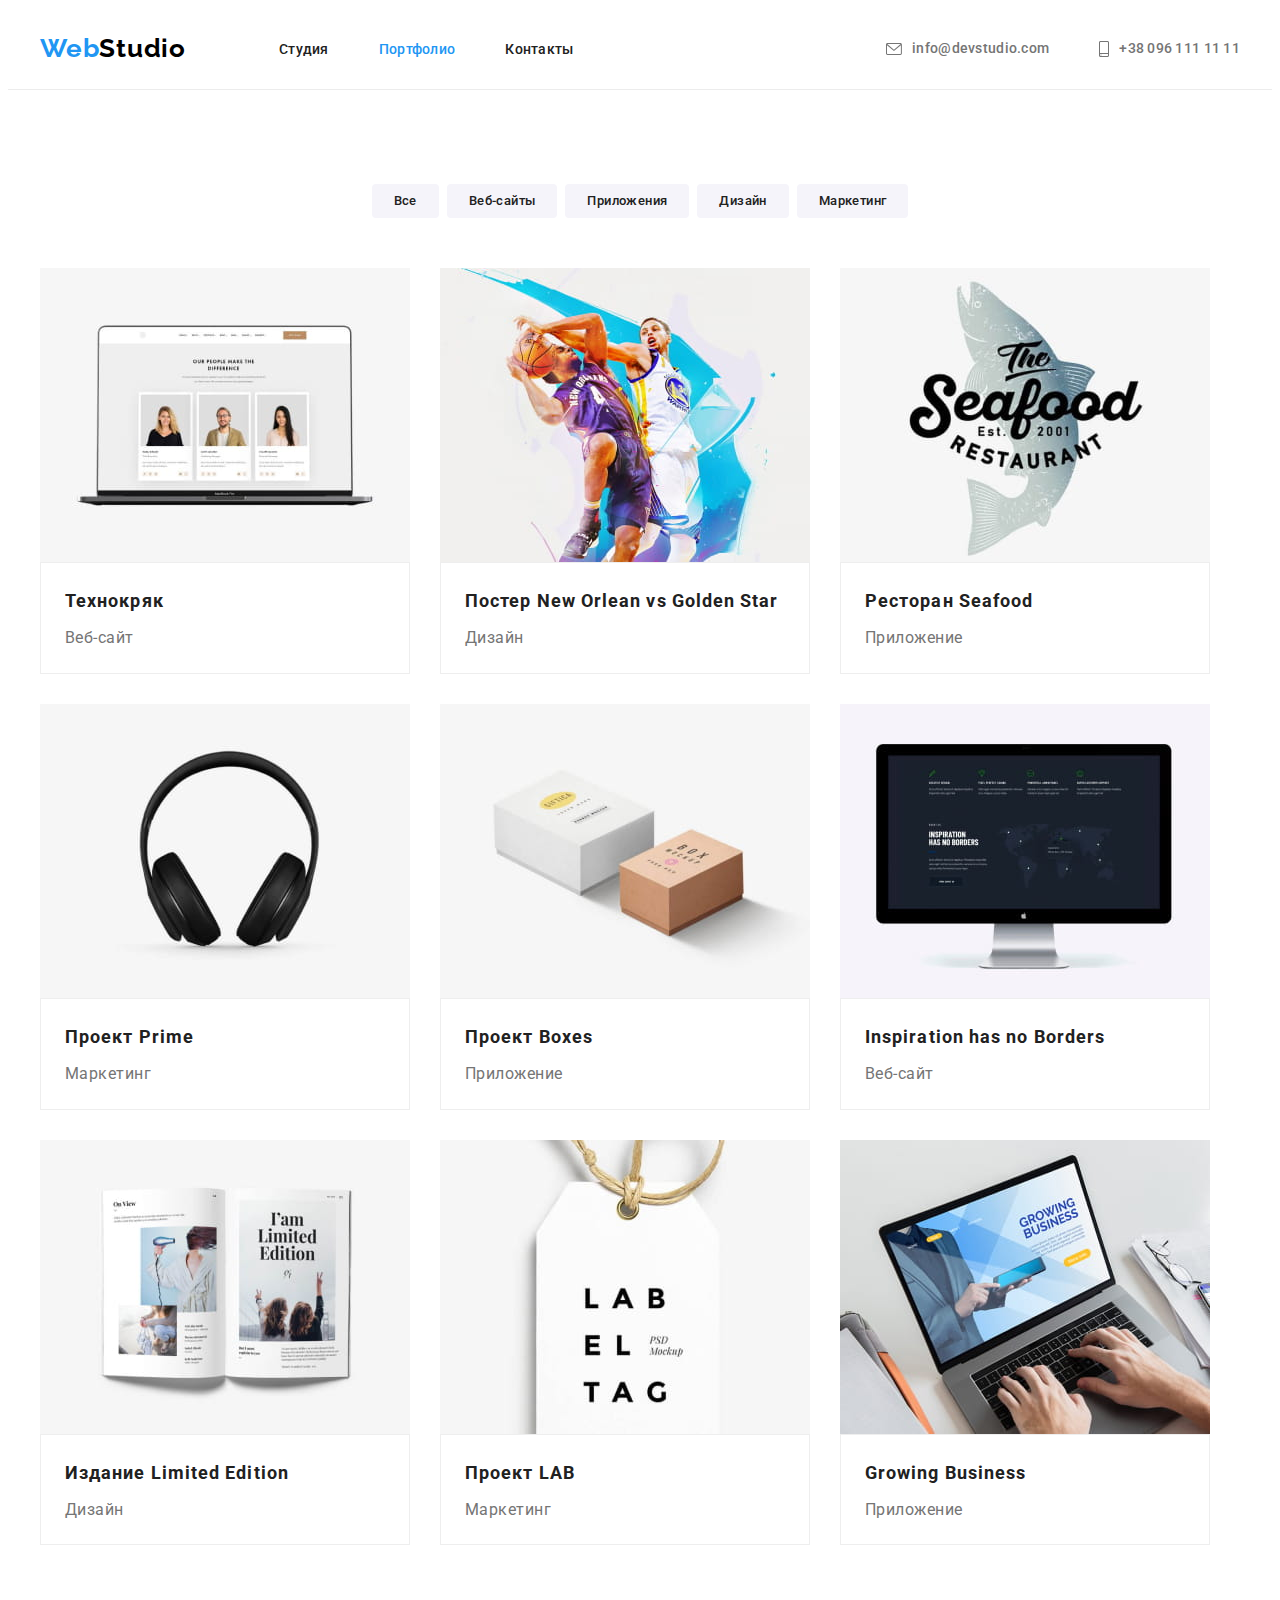
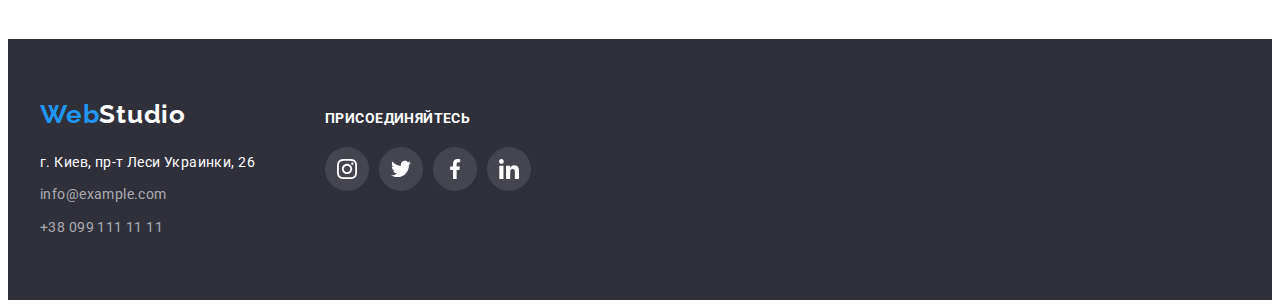
==== portfolio.html @ d62142ec "adds files from previous homework" ====
<!DOCTYPE html>
<html lang="ru">
  <head>
    <meta charset="UTF-8" />
    <meta http-equiv="X-UA-Compatible" content="IE=edge" />
    <meta name="viewport" content="width=device-width, initial-scale=1.0" />
    <title>WebStudio</title>
    <link rel="preconnect" href="https://fonts.googleapis.com" />
    <link rel="preconnect" href="https://fonts.gstatic.com" crossorigin />
    <link
      href="https://fonts.googleapis.com/css2?family=Raleway:wght@700&family=Roboto:wght@400;500;700;900&display=swap"
      rel="stylesheet"
    />
    <link
      rel="stylesheet"
      href="https://cdnjs.cloudflare.com/ajax/libs/modern-normalize/1.1.0/modern-normalize.min.css"
      integrity="sha512-wpPYUAdjBVSE4KJnH1VR1HeZfpl1ub8YT/NKx4PuQ5NmX2tKuGu6U/JRp5y+Y8XG2tV+wKQpNHVUX03MfMFn9Q=="
      crossorigin="anonymous"
      referrerpolicy="no-referrer"
    />
    <link rel="stylesheet" href="css/styles.css" />
  </head>
  <body>
    <!-- header  -->
    <header class="header">
      <div class="container">
        <nav class="header-nav">
          <a href="./index.html" class="header-logo logo link"
            >Web<span class="logo-item">Studio</span></a
          >
          <ul class="header-list list">
            <li class="header-item">
              <a href="./index.html" class="header-link link">Студия</a>
            </li>
            <li class="header-item">
              <a href="./portfolio.html" class="header-link link current">Портфолио</a>
            </li>
            <li class="header-item"><a href="#" class="header-link link">Контакты</a></li>
          </ul>
        </nav>

        <ul class="header-contacts list">
          <li class="contacts-item">
            <a href="mailto:info@devstudio.com" class="header-link contacts-link link"
              ><div class="contacts-item-icon icon-envelope">
                <svg class="contacts-icon" width="16" height="12">
                  <use href="images/icons.svg#icon-envelope"></use>
                </svg>
              </div>
              info@devstudio.com</a
            >
          </li>
          <li class="contacts-item">
            <a href="tel:+380961111111" class="header-link contacts-link link"
              ><div class="contacts-item-icon icon-smartphone">
                <svg class="contacts-icon" width="10" height="16">
                  <use href="images/icons.svg#icon-smartphone"></use>
                </svg>
              </div>
              +38 096 111 11 11</a
            >
          </li>
        </ul>
      </div>
    </header>

    <!-- main section  -->

    <main>
      <section class="section projects">
        <div class="container">
          <h1 class="visually-hidden">Наши проекты</h1>

          <!-- filter -->

          <ul class="filter-list list">
            <li class="filter-item">
              <button type="button" class="filter-button button secondary">Все</button>
            </li>
            <li class="filter-item">
              <button type="button" class="filter-button button secondary">Веб-сайты</button>
            </li>
            <li class="filter-item">
              <button type="button" class="filter-button button secondary">Приложения</button>
            </li>
            <li class="filter-item">
              <button type="button" class="filter-button button secondary">Дизайн</button>
            </li>
            <li class="filter-item">
              <button type="button" class="filter-button button secondary">Маркетинг</button>
            </li>
          </ul>

          <!-- projects  -->

          <ul class="projects-list list">
            <li class="projects-item">
              <a href="#" class="link"
                ><img
                  src="./images/project-technokriak.jpg"
                  alt="пример вывода сайта на ноутбуке"
                  width="370"
                />
                <div class="wrap-project-info">
                  <h2 class="projects-title title">Технокряк</h2>
                  <p class="projects-text">Веб-сайт</p>
                </div>
              </a>
            </li>
            <li class="projects-item">
              <a href="#" class="link"
                ><img
                  src="./images/project-poster.jpg"
                  alt="борьба двух баскетболистов за мяч"
                  width="370"
                />
                <div class="wrap-project-info">
                  <h2 class="projects-title title">Постер New Orlean vs Golden Star</h2>
                  <p class="projects-text">Дизайн</p>
                </div>
              </a>
            </li>
            <li class="projects-item">
              <a href="#" class="link"
                ><img
                  src="./images/project-restaurant-seafood.jpg"
                  alt="логотоп ресторана сифуд"
                  width="370"
                />
                <div class="wrap-project-info">
                  <h2 class="projects-title title">Ресторан Seafood</h2>
                  <p class="projects-text">Приложение</p>
                </div>
              </a>
            </li>
            <li class="projects-item">
              <a href="#" class="link"
                ><img src="./images/project-prime.jpg" alt="черные наушники" width="370" />
                <div class="wrap-project-info">
                  <h2 class="projects-title title">Проект Prime</h2>
                  <p class="projects-text">Маркетинг</p>
                </div>
              </a>
            </li>
            <li class="projects-item">
              <a href="#" class="link"
                ><img src="./images/project-boxes.jpg" alt="две коробки" width="370" />
                <div class="wrap-project-info">
                  <h2 class="projects-title title">Проект Boxes</h2>
                  <p class="projects-text">Приложение</p>
                </div>
              </a>
            </li>
            <li class="projects-item">
              <a href="#" class="link"
                ><img
                  src="./images/project-inspiration.jpg"
                  alt="пример вывода сайта на мониторе"
                  width="370"
                />
                <div class="wrap-project-info">
                  <h2 class="projects-title title">Inspiration has no Borders</h2>
                  <p class="projects-text">Веб-сайт</p>
                </div>
              </a>
            </li>
            <li class="projects-item">
              <a href="#" class="link"
                ><img src="./images/project-edition.jpg" alt="открытая книга" width="370" />
                <div class="wrap-project-info">
                  <h2 class="projects-title title">Издание Limited Edition</h2>
                  <p class="projects-text">Дизайн</p>
                </div>
              </a>
            </li>
            <li class="projects-item">
              <a href="#" class="link"
                ><img src="./images/project-lab.jpg" alt="этикетка с названием" width="370" />
                <div class="wrap-project-info">
                  <h2 class="projects-title title">Проект LAB</h2>
                  <p class="projects-text">Маркетинг</p>
                </div>
              </a>
            </li>
            <li class="projects-item">
              <a href="#" class="link"
                ><img src="./images/project-growing-business.jpg" alt="ноутбук" width="370" />
                <div class="wrap-project-info">
                  <h2 class="projects-title title">Growing Business</h2>
                  <p class="projects-text">Приложение</p>
                </div>
              </a>
            </li>
          </ul>
        </div>
      </section>
    </main>

    <!-- footer  -->

    <footer class="footer">
      <div class="container">
        <div class="footer-left">
          <a href="./index.html" class="footer-logo logo link"
            >Web<span class="logo-item">Studio</span></a
          >
          <address>
            <ul class="footer-list list">
              <li class="footer-item">
                <a
                  href="https://goo.gl/maps/xon16X926h8rYoWy8"
                  target="_blank"
                  class="footer-link link adress"
                  >г. Киев, пр-т Леси Украинки, 26</a
                >
              </li>
              <li class="footer-item">
                <a href="mailto:info@example.com" class="footer-link link">info@example.com</a>
              </li>
              <li class="footer-item">
                <a href="tel:+380991111111" class="footer-link link">+38 099 111 11 11</a>
              </li>
            </ul>
          </address>
        </div>
        <div class="footer-social">
          <h3 class="footer-social-title">присоединяйтесь</h3>
          <ul class="footer-social-list social-list list">
            <li class="footer-social-item social-item">
              <a href="" target="_blank" class="footer-social-link social-link link icon-instagram"
                ><svg class="footer-social-icon">
                  <use href="images/icons.svg#icon-instagram"></use></svg
              ></a>
            </li>
            <li class="footer-social-item social-item">
              <a href="" target="_blank" class="footer-social-link social-link link icon-twitter"
                ><svg class="footer-social-icon">
                  <use href="images/icons.svg#icon-twitter"></use></svg
              ></a>
            </li>
            <li class="footer-social-item social-item">
              <a href="" target="_blank" class="footer-social-link social-link link icon-facebook"
                ><svg class="footer-social-icon">
                  <use href="images/icons.svg#icon-facebook"></use></svg
              ></a>
            </li>
            <li class="footer-social-item social-item">
              <a href="" target="_blank" class="footer-social-link social-link link icon-linkedin"
                ><svg class="footer-social-icon">
                  <use href="images/icons.svg#icon-linkedin"></use></svg
              ></a>
            </li>
          </ul>
        </div>
      </div>
    </footer>
  </body>
</html>
---- css/styles.css ----
:root {
  --primary-text-color: #757575;
  --title-text-color: #212121;
  --accent-color: #2196f3;
  --primary-white-color: #ffffff;
  --dark-bg-color: #2f303a;
  --button-bg-color: #f5f4fa;
  --secondary-bg-color: #f5f4fa;
}

/*                     RESET                 */

p,
h1,
h2,
h3,
h4,
h5,
h6 {
  margin: 0;
}

ul,
ol {
  margin: 0;
  padding: 0;
}

button {
  cursor: pointer;
}

img {
  display: block;
}

/*                     COMMON                 */

body {
  background-color: var(--primary-white-color);
  color: var(--primary-text-color);
  font-family: 'Roboto', sans-serif;
}

.logo {
  color: var(--accent-color);
  font-family: 'Raleway', sans-serif;
  font-weight: 700;
  font-size: 26px;
  line-height: 1.2;
  letter-spacing: 0.03em;
}

.list {
  list-style: none;
}

.link {
  text-decoration: none;
}

.container {
  width: 1200px;
  padding-left: 15px;
  padding-right: 15px;
  margin: 0 auto;
}

.title {
  color: var(--title-text-color);
}

.section-title {
  font-size: 36px;
  line-height: 1.16;
  letter-spacing: 0.03em;

  text-align: center;

  margin-bottom: 50px;
}

.section {
  padding-top: 94px;
  padding-bottom: 94px;
}

.visually-hidden {
  position: absolute;
  white-space: nowrap;
  width: 1px;
  height: 1px;
  overflow: hidden;
  border: 0;
  padding: 0;
  clip: rect(0 0 0 0);
  clip-path: inset(50%);
  margin: -1px;
}

.button {
  border: none;
  font-family: inherit;
}

.social-list {
  display: flex;
  justify-content: center;
}

.social-item {
  height: 44px;
  width: 44px;
}

.social-item + .social-item {
  margin-left: 10px;
}

.social-link {
  display: flex;
  align-items: center;
  justify-content: center;
  width: 100%;
  height: 100%;
  border-radius: 50%;
}

/*                     HEADER                 */

.header {
  padding-top: 25px;
  padding-bottom: 25px;
  border-bottom: 1px solid #ececec;
}

.header .container {
  display: flex;
}

.header-logo {
  margin-right: 93px;
}

.header-logo .logo-item {
  color: #000000;
}

.header-nav,
.header-contacts {
  display: flex;
  align-items: center;
}

.header-contacts {
  margin-left: auto;
}

.header-list {
  display: flex;
}

.header-nav .link.current {
  color: var(--accent-color);
}

.header-item:not(:last-child) {
  margin-right: 50px;
}

.header-link {
  color: var(--title-text-color);
  font-weight: 500;
  font-size: 14px;
  line-height: 1.14;
  letter-spacing: 0.02em;
}

.contacts-item:first-child {
  margin-right: 50px;
}

.contacts-link {
  color: inherit;
  font-weight: 500;
  font-size: 14px;
  text-decoration: none;
  line-height: 1.14;
  letter-spacing: 0.02em;
  display: flex;
  align-items: center;
}

.header-link:hover,
.header-link:focus {
  color: var(--accent-color);
}

.contacts-item-icon {
  margin-right: 10px;
  display: flex;
  align-items: center;
}

.contacts-icon {
  fill: currentColor;
}

/*                     HERO                 */

.hero {
  max-width: 1600px;
  margin: 0 auto;
  padding-top: 200px;
  padding-bottom: 200px;
  text-align: center;

  background-color: #c4c4c4;
  background-image: linear-gradient(rgba(47, 48, 58, 0.4), rgba(47, 48, 58, 0.4)),
    url(../images/hero-bg.jpg);
  background-repeat: no-repeat;
  background-size: cover;
  background-position: center;
}

.hero-title {
  color: var(--primary-white-color);
  font-weight: 900;
  font-size: 44px;
  line-height: 1.36;
  letter-spacing: 0.06em;
  text-transform: uppercase;

  margin-bottom: 30px;
}

.button.primary {
  background-color: var(--accent-color);
  color: var(--primary-white-color);
}

.button.secondary {
  color: var(--title-text-color);
  background-color: var(--button-bg-color);
}

.button.secondary:focus,
.button.secondary:hover {
  color: var(--primary-white-color);
  background-color: var(--accent-color);
  box-shadow: 0px 3px 1px rgba(0, 0, 0, 0.1), 0px 1px 2px rgba(0, 0, 0, 0.08),
    0px 2px 2px rgba(0, 0, 0, 0.12);
}

.hero-button {
  margin: 0 auto;
  padding: 10px 32px;

  font-size: 16px;
  font-weight: 700;
  line-height: 1.87;
  letter-spacing: 0.06em;

  box-shadow: 0px 4px 4px rgba(0, 0, 0, 0.15);
  border-radius: 4px;
}

/*                     FEATURES                 */

.features-list {
  display: flex;
}

.features-item {
  width: 270px;
}

.features-item-icon {
  display: flex;
  align-items: center;
  justify-content: center;
  margin-bottom: 30px;

  width: 100%;
  height: 120px;
  background-color: var(--secondary-bg-color);
}

.features-icon {
  width: 70px;
  height: 70px;
}

.features-item:not(:last-child) {
  margin-right: 30px;
}

.features-title {
  font-size: 14px;
  line-height: 1.14;
  letter-spacing: 0.03em;
  text-transform: uppercase;

  margin-bottom: 10px;
}

.features-text {
  font-size: 14px;
  line-height: 1.71;
  letter-spacing: 0.03em;
}

/*                     SERVICES                 */

.services {
  padding-top: 0;
}

.services-list {
  display: flex;
  flex-wrap: wrap;
}

.services-item {
  width: 370px;
  margin-right: 30px;
}

.services-item:nth-child(3n) {
  margin-right: 0;
}

/*                     TEAM                 */

.team {
  background-color: var(--secondary-bg-color);
}

.team-list {
  font-size: 16px;
  line-height: 1.18;
  letter-spacing: 0.03em;

  display: flex;
  flex-wrap: wrap;
}

.team-item {
  width: 270px;
  margin-right: 30px;

  background: #ffffff;
  text-align: center;
  border-radius: 0px 0px 4px 4px;
  box-shadow: 0px 1px 3px rgba(0, 0, 0, 0.12), 0px 1px 1px rgba(0, 0, 0, 0.14),
    0px 2px 1px rgba(0, 0, 0, 0.2);
}

.team-item:nth-child(4n) {
  margin-right: 0;
}

.wrap-team-name {
  padding-top: 30px;
  padding-bottom: 30px;
}

.team-item-title {
  font-size: inherit;
  font-weight: 500;

  margin-bottom: 10px;
}

.team-item-text {
  margin-bottom: 16px;
}

.team-social-link {
  background-color: var(--primary-white-color);
  color: #afb1b8;
}

.team-social-link:hover,
.team-social-link:focus {
  background-color: var(--accent-color);
  color: var(--primary-white-color);
}

.team-social-icon {
  height: 20px;
  width: 20px;
  fill: currentColor;
}

/*                     CLIENTS                 */

.clients-list {
  display: flex;
}

.clients-item {
  width: 170px;
  height: 92px;
  border: 1px solid #afb1b8;
  border-radius: 4px;
}

.clients-item:not(:last-child) {
  margin-right: 30px;
}

.clients-link {
  display: flex;
  align-items: center;
  justify-content: center;
  width: 100%;
  height: 100%;
}

.clients-icon {
  width: 106px;
  height: 60px;
  fill: #afb1b8;
}

.clients-item:hover,
.clients-item:focus-within {
  border-color: var(--accent-color);
}

.clients-item:hover .clients-icon,
.clients-item:focus-within .clients-icon {
  fill: var(--accent-color);
}

/*                     PORTFOLIO                 */

/*                     BUTTONS                   */

.filter-list {
  display: flex;
  justify-content: center;

  margin-bottom: 50px;
}

.filter-item:not(:last-child) {
  margin-right: 8px;
}

.filter-button {
  padding: 6px 22px;

  font-weight: 500;
  line-height: 1.62;
  letter-spacing: 0.03em;

  border-radius: 4px;
}

/*                     PROJECTS                   */

.projects-list {
  display: flex;
  flex-wrap: wrap;
}

.projects-item {
  width: 370px;
  margin-right: 30px;
}

.projects-item:hover,
.projects-item:focus-within {
  box-shadow: 0px 1px 1px rgba(0, 0, 0, 0.12), 0px 4px 4px rgba(0, 0, 0, 0.06),
    1px 4px 6px rgba(0, 0, 0, 0.16);
}

.projects-item:nth-child(3n) {
  margin-right: 0;
}

.projects-item:not(:nth-last-child(-n + 3)) {
  margin-bottom: 30px;
}

.wrap-project-info {
  padding: 20px 24px;

  background: #ffffff;
  border: 1px solid #eeeeee;
}

.projects-title {
  font-size: 18px;
  line-height: 2;
  letter-spacing: 0.06em;
  margin-bottom: 4px;
}

.projects-text {
  color: var(--primary-text-color);
  font-size: 16px;
  line-height: 1.87;
  letter-spacing: 0.03em;
}

/*                     FOOTER                    */

.footer {
  background-color: var(--dark-bg-color);
  padding-top: 60px;
  padding-bottom: 60px;
}

.footer .container {
  display: flex;
}

.footer-left {
  margin-right: 70px;
}

.footer-logo {
  display: inline-block;
  margin-bottom: 20px;
}

.footer .logo-item {
  color: var(--primary-white-color);
}

.footer-link {
  color: rgba(255, 255, 255, 0.6);
  font-size: 14px;
  font-style: normal;
  text-decoration: none;
  line-height: 1.7;
  letter-spacing: 0.03em;
}

.footer-list .adress {
  color: var(--primary-white-color);
}

.footer-list .link:hover,
.footer-list .link:focus {
  color: var(--accent-color);
}

.footer-item:not(:last-child) {
  margin-bottom: 9px;
}

.footer-social {
  padding-top: 12px;
}

.footer-social-title {
  font-size: 14px;
  line-height: 1.14;
  letter-spacing: 0.03em;
  text-transform: uppercase;
  color: #ffffff;
  margin-bottom: 20px;
}

.footer-social-link {
  background-color: rgba(255, 255, 255, 0.1);
  color: var(--primary-white-color);
}

.footer-social-icon {
  height: 20px;
  width: 20px;
  fill: currentColor;
}

.footer-social-link:hover,
.footer-social-link:focus {
  background-color: var(--accent-color);
}
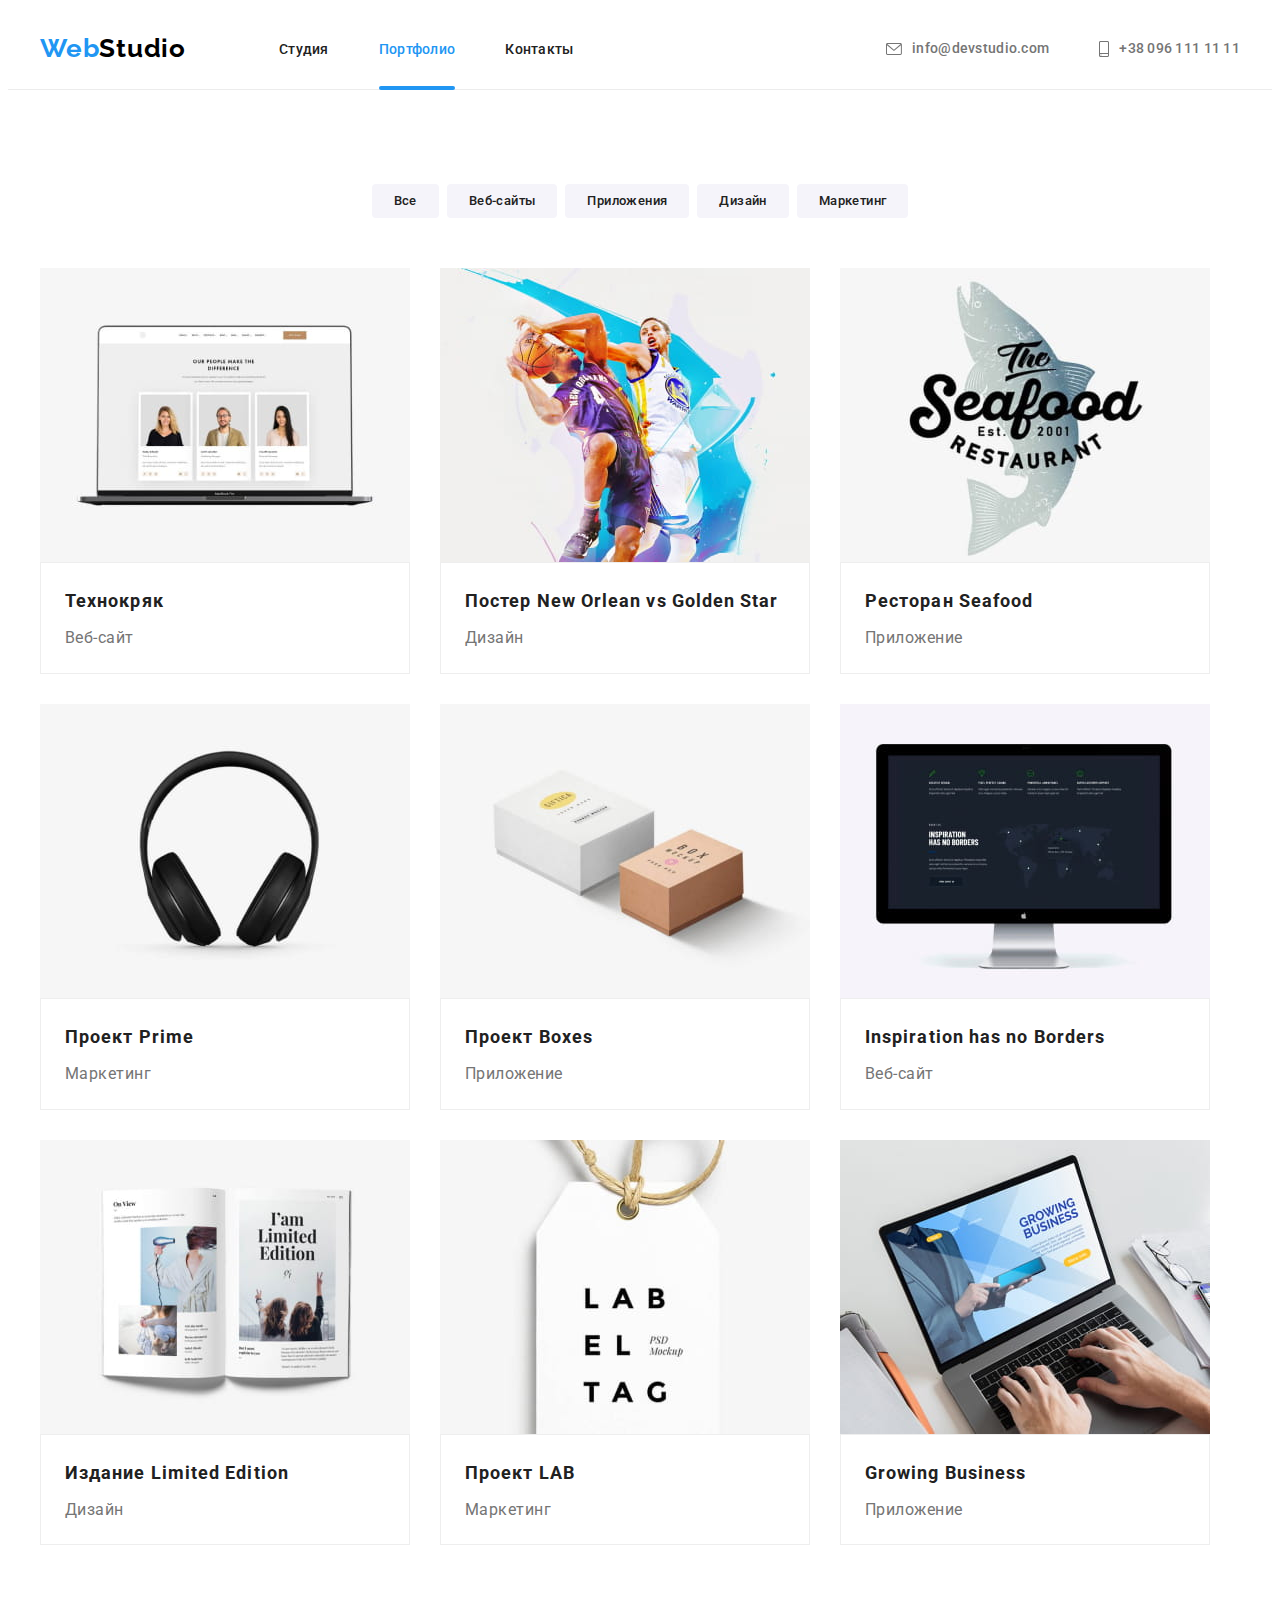
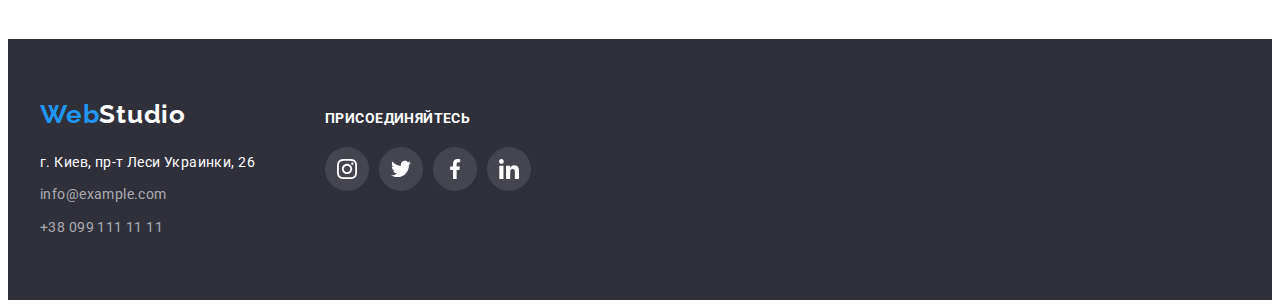
==== commit be93fcee: "creates modal window, adds animation" ====
--- a/portfolio.html
+++ b/portfolio.html
@@ -95,97 +95,184 @@
 
           <ul class="projects-list list">
             <li class="projects-item">
-              <a href="#" class="link"
-                ><img
-                  src="./images/project-technokriak.jpg"
-                  alt="пример вывода сайта на ноутбуке"
-                  width="370"
-                />
-                <div class="wrap-project-info">
+              <a href="#" class="link">
+                <div class="projects-img-wrap">
+                  <img
+                    src="./images/project-technokriak.jpg"
+                    alt="пример вывода сайта на ноутбуке"
+                    width="370"
+                    height="294"
+                  />
+                  <p class="projects-description">
+                    Технокряк это современная площадка распространения коронавируса. Компании
+                    используют эту платформу для цифрового шпионажа и атак на защищённые сервера
+                    конкурентов.
+                  </p>
+                </div>
+                <div class="project-info-wrap">
                   <h2 class="projects-title title">Технокряк</h2>
                   <p class="projects-text">Веб-сайт</p>
                 </div>
               </a>
             </li>
             <li class="projects-item">
-              <a href="#" class="link"
-                ><img
-                  src="./images/project-poster.jpg"
-                  alt="борьба двух баскетболистов за мяч"
-                  width="370"
-                />
-                <div class="wrap-project-info">
+              <a href="#" class="link">
+                <div class="projects-img-wrap">
+                  <img
+                    src="./images/project-poster.jpg"
+                    alt="борьба двух баскетболистов за мяч"
+                    width="370"
+                    height="294"
+                  />
+                  <p class="projects-description">
+                    Технокряк это современная площадка распространения коронавируса. Компании
+                    используют эту платформу для цифрового шпионажа и атак на защищённые сервера
+                    конкурентов.
+                  </p>
+                </div>
+                <div class="project-info-wrap">
                   <h2 class="projects-title title">Постер New Orlean vs Golden Star</h2>
                   <p class="projects-text">Дизайн</p>
                 </div>
               </a>
             </li>
             <li class="projects-item">
-              <a href="#" class="link"
-                ><img
-                  src="./images/project-restaurant-seafood.jpg"
-                  alt="логотоп ресторана сифуд"
-                  width="370"
-                />
-                <div class="wrap-project-info">
+              <a href="#" class="link">
+                <div class="projects-img-wrap">
+                  <img
+                    src="./images/project-restaurant-seafood.jpg"
+                    alt="логотоп ресторана сифуд"
+                    width="370"
+                    height="294"
+                  />
+                  <p class="projects-description">
+                    Технокряк это современная площадка распространения коронавируса. Компании
+                    используют эту платформу для цифрового шпионажа и атак на защищённые сервера
+                    конкурентов.
+                  </p>
+                </div>
+                <div class="project-info-wrap">
                   <h2 class="projects-title title">Ресторан Seafood</h2>
                   <p class="projects-text">Приложение</p>
                 </div>
               </a>
             </li>
             <li class="projects-item">
-              <a href="#" class="link"
-                ><img src="./images/project-prime.jpg" alt="черные наушники" width="370" />
-                <div class="wrap-project-info">
+              <a href="#" class="link">
+                <div class="projects-img-wrap">
+                  <img
+                    src="./images/project-prime.jpg"
+                    alt="черные наушники"
+                    width="370"
+                    height="294"
+                  />
+                  <p class="projects-description">
+                    Технокряк это современная площадка распространения коронавируса. Компании
+                    используют эту платформу для цифрового шпионажа и атак на защищённые сервера
+                    конкурентов.
+                  </p>
+                </div>
+                <div class="project-info-wrap">
                   <h2 class="projects-title title">Проект Prime</h2>
                   <p class="projects-text">Маркетинг</p>
                 </div>
               </a>
             </li>
             <li class="projects-item">
-              <a href="#" class="link"
-                ><img src="./images/project-boxes.jpg" alt="две коробки" width="370" />
-                <div class="wrap-project-info">
+              <a href="#" class="link">
+                <div class="projects-img-wrap">
+                  <img
+                    src="./images/project-boxes.jpg"
+                    alt="две коробки"
+                    width="370"
+                    height="294"
+                  />
+                  <p class="projects-description">
+                    Технокряк это современная площадка распространения коронавируса. Компании
+                    используют эту платформу для цифрового шпионажа и атак на защищённые сервера
+                    конкурентов.
+                  </p>
+                </div>
+                <div class="project-info-wrap">
                   <h2 class="projects-title title">Проект Boxes</h2>
                   <p class="projects-text">Приложение</p>
                 </div>
               </a>
             </li>
             <li class="projects-item">
-              <a href="#" class="link"
-                ><img
-                  src="./images/project-inspiration.jpg"
-                  alt="пример вывода сайта на мониторе"
-                  width="370"
-                />
-                <div class="wrap-project-info">
+              <a href="#" class="link">
+                <div class="projects-img-wrap">
+                  <img
+                    src="./images/project-inspiration.jpg"
+                    alt="пример вывода сайта на мониторе"
+                    width="370"
+                    height="294"
+                  />
+                  <p class="projects-description">
+                    Технокряк это современная площадка распространения коронавируса. Компании
+                    используют эту платформу для цифрового шпионажа и атак на защищённые сервера
+                    конкурентов.
+                  </p>
+                </div>
+                <div class="project-info-wrap">
                   <h2 class="projects-title title">Inspiration has no Borders</h2>
                   <p class="projects-text">Веб-сайт</p>
                 </div>
               </a>
             </li>
             <li class="projects-item">
-              <a href="#" class="link"
-                ><img src="./images/project-edition.jpg" alt="открытая книга" width="370" />
-                <div class="wrap-project-info">
+              <a href="#" class="link">
+                <div class="projects-img-wrap">
+                  <img
+                    src="./images/project-edition.jpg"
+                    alt="открытая книга"
+                    width="370"
+                    height="294"
+                  />
+                  <p class="projects-description">
+                    Технокряк это современная площадка распространения коронавируса. Компании
+                    используют эту платформу для цифрового шпионажа и атак на защищённые сервера
+                    конкурентов.
+                  </p>
+                </div>
+                <div class="project-info-wrap">
                   <h2 class="projects-title title">Издание Limited Edition</h2>
                   <p class="projects-text">Дизайн</p>
                 </div>
               </a>
             </li>
             <li class="projects-item">
-              <a href="#" class="link"
-                ><img src="./images/project-lab.jpg" alt="этикетка с названием" width="370" />
-                <div class="wrap-project-info">
+              <a href="#" class="link">
+                <div class="projects-img-wrap">
+                  <img src="./images/project-lab.jpg" alt="этикетка с названием" width="370" />
+                  <p class="projects-description">
+                    Технокряк это современная площадка распространения коронавируса. Компании
+                    используют эту платформу для цифрового шпионажа и атак на защищённые сервера
+                    конкурентов.
+                  </p>
+                </div>
+                <div class="project-info-wrap">
                   <h2 class="projects-title title">Проект LAB</h2>
                   <p class="projects-text">Маркетинг</p>
                 </div>
               </a>
             </li>
             <li class="projects-item">
-              <a href="#" class="link"
-                ><img src="./images/project-growing-business.jpg" alt="ноутбук" width="370" />
-                <div class="wrap-project-info">
+              <a href="#" class="link">
+                <div class="projects-img-wrap">
+                  <img
+                    src="./images/project-growing-business.jpg"
+                    alt="ноутбук"
+                    width="370"
+                    height="294"
+                  />
+                  <p class="projects-description">
+                    Технокряк это современная площадка распространения коронавируса. Компании
+                    используют эту платформу для цифрового шпионажа и атак на защищённые сервера
+                    конкурентов.
+                  </p>
+                </div>
+                <div class="project-info-wrap">
                   <h2 class="projects-title title">Growing Business</h2>
                   <p class="projects-text">Приложение</p>
                 </div>
--- a/css/styles.css
+++ b/css/styles.css
@@ -169,11 +169,27 @@
 }
 
 .header-link {
+  position: relative;
   color: var(--title-text-color);
   font-weight: 500;
   font-size: 14px;
   line-height: 1.14;
   letter-spacing: 0.02em;
+
+  transition: color 250ms cubic-bezier(0.4, 0, 0.2, 1);
+}
+
+.header-link.current::after {
+  position: absolute;
+  bottom: -33px;
+  /* left: 0; */
+
+  content: '';
+  display: block;
+  width: 100%;
+  height: 4px;
+  background: var(--accent-color);
+  border-radius: 2px;
 }
 
 .contacts-item:first-child {
@@ -242,10 +258,14 @@
 .button.secondary {
   color: var(--title-text-color);
   background-color: var(--button-bg-color);
-}
-
-.button.secondary:focus,
-.button.secondary:hover {
+
+  transition: color 250ms cubic-bezier(0.4, 0, 0.2, 1),
+    background-color 250ms cubic-bezier(0.4, 0, 0.2, 1),
+    box-shadow 250ms cubic-bezier(0.4, 0, 0.2, 1);
+}
+
+.button.secondary:hover,
+.button.secondary:focus {
   color: var(--primary-white-color);
   background-color: var(--accent-color);
   box-shadow: 0px 3px 1px rgba(0, 0, 0, 0.1), 0px 1px 2px rgba(0, 0, 0, 0.08),
@@ -324,10 +344,27 @@
 .services-item {
   width: 370px;
   margin-right: 30px;
+  position: relative;
 }
 
 .services-item:nth-child(3n) {
   margin-right: 0;
+}
+.services-item-title {
+  padding-top: 27px;
+  padding-bottom: 27px;
+  text-align: center;
+  font-size: 14px;
+  line-height: 1.14;
+  letter-spacing: 0.03em;
+  text-transform: uppercase;
+  color: var(--primary-white-color);
+  background-color: rgba(47, 48, 58, 0.8);
+
+  position: absolute;
+  bottom: 0;
+  left: 0;
+  width: 100%;
 }
 
 /*                     TEAM                 */
@@ -379,6 +416,12 @@
 .team-social-link {
   background-color: var(--primary-white-color);
   color: #afb1b8;
+
+  transition: background-color 250ms cubic-bezier(0.4, 0, 0.2, 1),
+    color 250ms cubic-bezier(0.4, 0, 0.2, 1);
+}
+
+.team-social-item {
 }
 
 .team-social-link:hover,
@@ -404,6 +447,8 @@
   height: 92px;
   border: 1px solid #afb1b8;
   border-radius: 4px;
+
+  transition: border-color 250ms cubic-bezier(0.4, 0, 0.2, 1);
 }
 
 .clients-item:not(:last-child) {
@@ -422,6 +467,8 @@
   width: 106px;
   height: 60px;
   fill: #afb1b8;
+
+  transition: fill 250ms cubic-bezier(0.4, 0, 0.2, 1);
 }
 
 .clients-item:hover,
@@ -477,6 +524,11 @@
     1px 4px 6px rgba(0, 0, 0, 0.16);
 }
 
+.projects-item:hover .projects-description,
+.projects-item:focus-within .projects-description {
+  transform: translateY(0);
+}
+
 .projects-item:nth-child(3n) {
   margin-right: 0;
 }
@@ -485,7 +537,28 @@
   margin-bottom: 30px;
 }
 
-.wrap-project-info {
+.projects-img-wrap {
+  position: relative;
+  overflow: hidden;
+}
+
+.projects-description {
+  position: absolute;
+  top: 0;
+  height: 100%;
+  padding: 63px 24px;
+
+  background-color: rgba(33, 150, 243, 0.9);
+  color: var(--primary-white-color);
+  font-size: 18px;
+  line-height: 1.56;
+  letter-spacing: 0.03em;
+
+  transform: translateY(100%);
+  transition: transform 250ms;
+}
+
+.project-info-wrap {
   padding: 20px 24px;
 
   background: #ffffff;
@@ -538,6 +611,8 @@
   text-decoration: none;
   line-height: 1.7;
   letter-spacing: 0.03em;
+
+  transition: color 250ms cubic-bezier(0.4, 0, 0.2, 1);
 }
 
 .footer-list .adress {
@@ -569,6 +644,8 @@
 .footer-social-link {
   background-color: rgba(255, 255, 255, 0.1);
   color: var(--primary-white-color);
+
+  transition: background-color 250ms cubic-bezier(0.4, 0, 0.2, 1);
 }
 
 .footer-social-icon {
@@ -581,3 +658,57 @@
 .footer-social-link:focus {
   background-color: var(--accent-color);
 }
+
+/*                     MODAL                    */
+
+.backdrop {
+  position: fixed;
+  top: 0;
+  left: 0;
+  width: 100vw;
+  height: 100vh;
+
+  background-color: rgba(0, 0, 0, 0.2);
+
+  transition: opacity 250ms, visibility 250ms;
+}
+
+.backdrop.is-hidden .modal {
+  transform: scale(2);
+}
+.is-hidden {
+  opacity: 0;
+  pointer-events: none;
+  visibility: none;
+}
+
+.modal {
+  position: absolute;
+  top: 50%;
+  left: 50%;
+  transform: translate(-50%, -50%) scale(1);
+  transition: transform 250ms;
+
+  width: 528px;
+  min-height: 581px;
+
+  background-color: #ffffff;
+  box-shadow: 0px 1px 3px rgba(0, 0, 0, 0.12), 0px 1px 1px rgba(0, 0, 0, 0.14),
+    0px 2px 1px rgba(0, 0, 0, 0.2);
+  border-radius: 4px;
+}
+
+.modal-btn-close {
+  position: absolute;
+  top: 8px;
+  right: 8px;
+  display: flex;
+  align-items: center;
+  justify-content: center;
+
+  width: 30px;
+  height: 30px;
+  background-color: transparent;
+  border: 1px solid rgba(0, 0, 0, 0.1);
+  border-radius: 50%;
+}
